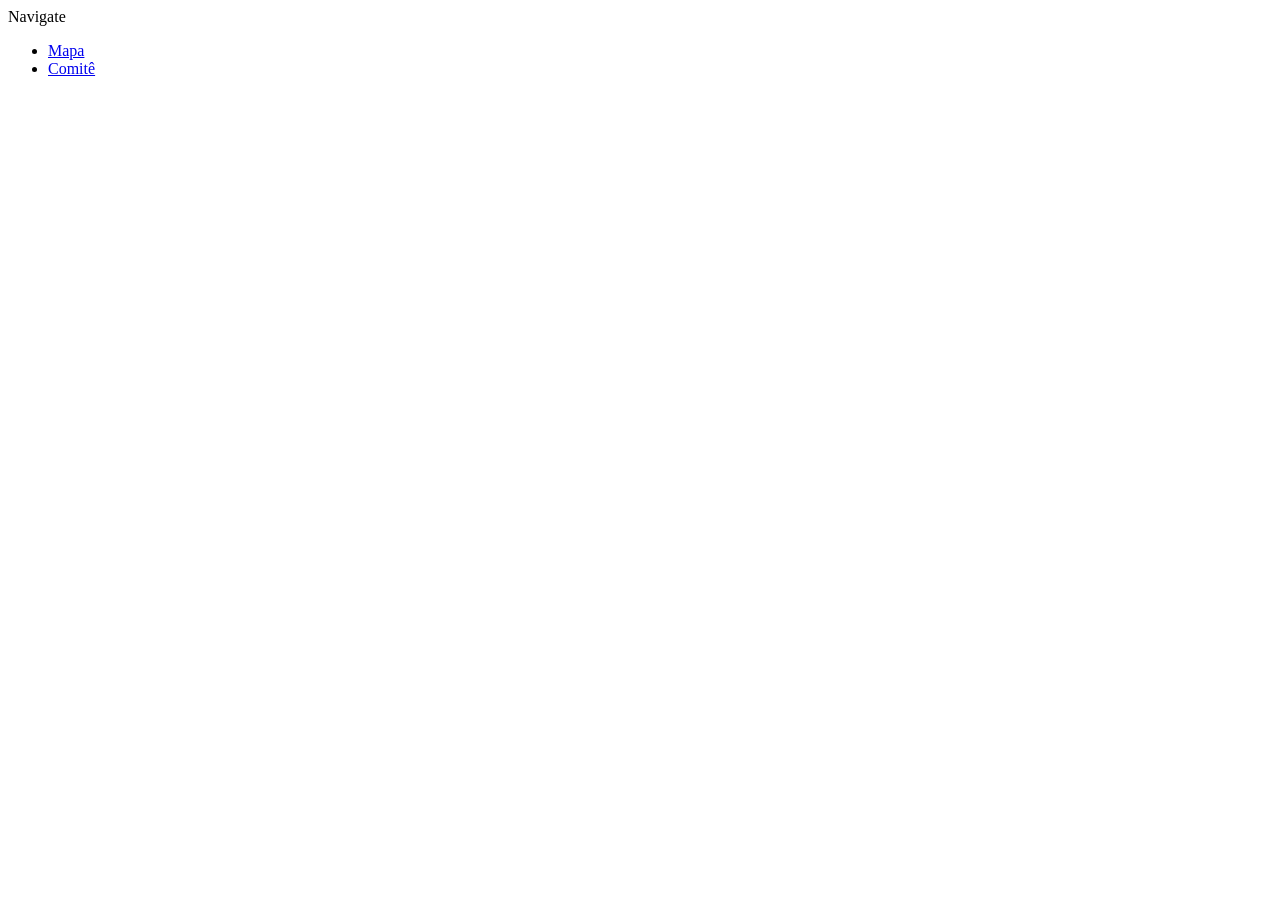
==== index.html @ 501f2ce4 "Navigator" ====
<!DOCTYPE html>
<html lang="en">
<head>
    <meta charset="UTF-8">
    <meta name="viewport" content="width=device-width, initial-scale=1.0">
    <title>Document</title>
</head>
<body>
    <nav>Navigate</nav>
    <ul>
        <li><a href="map/index.html">Mapa</a></li>
        <li><a href="committee/index.html">Comitê</a></li>
    </ul>
</body>
</html>
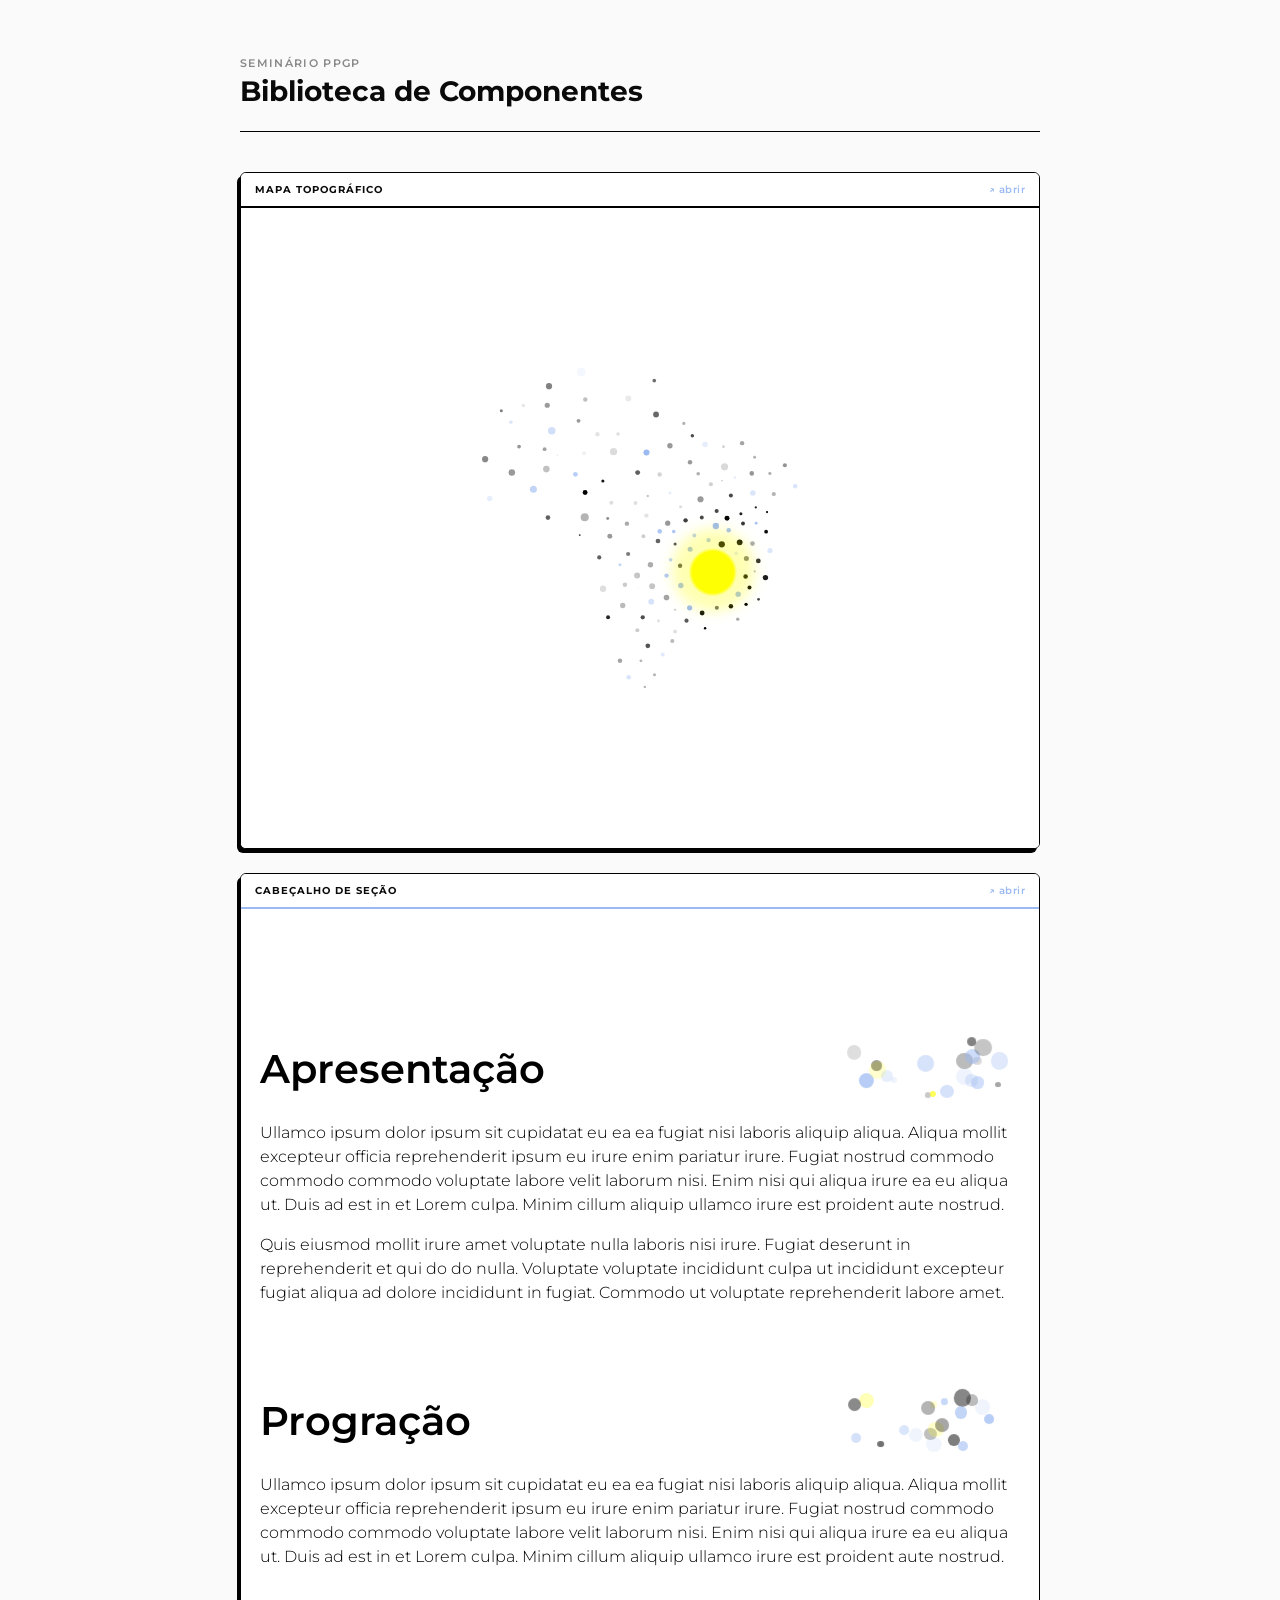
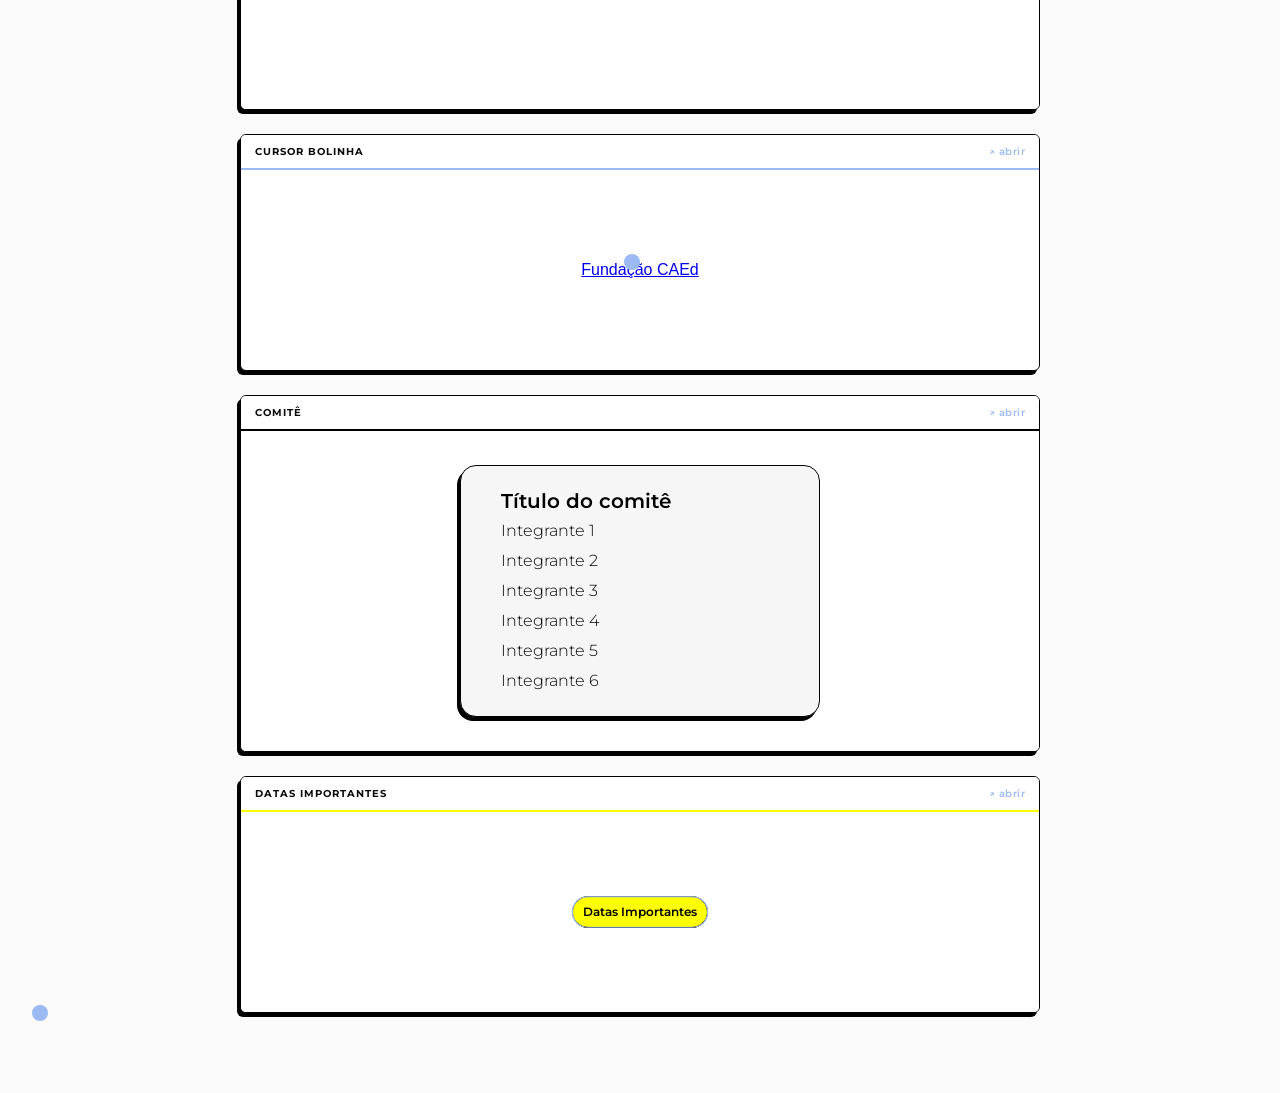
==== commit bf153480: "Todos os recursos + vitrine de apresentação" ====
--- a/index.html
+++ b/index.html
@@ -1,15 +1,94 @@
-<!DOCTYPE html>
-<html lang="en">
-<head>
-    <meta charset="UTF-8">
-    <meta name="viewport" content="width=device-width, initial-scale=1.0">
-    <title>Document</title>
-</head>
-<body>
-    <nav>Navigate</nav>
-    <ul>
-        <li><a href="map/index.html">Mapa</a></li>
-        <li><a href="committee/index.html">Comitê</a></li>
-    </ul>
-</body>
-</html>+<!DOCTYPE html>
+<html lang="pt-BR">
+<head>
+    <meta charset="UTF-8">
+    <meta name="viewport" content="width=device-width, initial-scale=1.0">
+    <title>PPGP — Componentes</title>
+    <link rel="stylesheet" href="style.css">
+    <link rel="preconnect" href="https://fonts.googleapis.com">
+    <link rel="preconnect" href="https://fonts.gstatic.com" crossorigin>
+    <link href="https://fonts.googleapis.com/css2?family=Montserrat:ital,wght@0,100..900;1,100..900&display=swap" rel="stylesheet">
+</head>
+<body>
+
+    <header class="showcase-header">
+        <p class="showcase-kicker">Seminário PPGP</p>
+        <h1 class="showcase-title">Biblioteca de Componentes</h1>
+    </header>
+
+    <!-- ── Menu mobile (visível apenas em telas pequenas) ───────────────────── -->
+    <nav class="mobile-menu">
+        <a class="mobile-menu__item" href="map/index.html">
+            <span class="mobile-menu__name">Mapa Topográfico</span>
+            <span class="mobile-menu__arrow">↗</span>
+        </a>
+        <a class="mobile-menu__item" href="sections/index.html">
+            <span class="mobile-menu__name">Cabeçalho de Seção</span>
+            <span class="mobile-menu__arrow">↗</span>
+        </a>
+        <a class="mobile-menu__item" href="cursor/index.html">
+            <span class="mobile-menu__name">Cursor Bolinha</span>
+            <span class="mobile-menu__arrow">↗</span>
+        </a>
+        <a class="mobile-menu__item" href="committee/index.html">
+            <span class="mobile-menu__name">Comitê</span>
+            <span class="mobile-menu__arrow">↗</span>
+        </a>
+        <a class="mobile-menu__item" href="important-dates/index.html">
+            <span class="mobile-menu__name">Datas Importantes</span>
+            <span class="mobile-menu__arrow">↗</span>
+        </a>
+    </nav>
+
+    <main class="showcase-grid">
+
+        <!-- ── Mapa Topográfico ─────────────────────────────────────────────── -->
+        <article class="card card--map">
+            <div class="card-header">
+                <span class="card-name">Mapa Topográfico</span>
+                <a class="card-link" href="map/index.html" target="_blank">↗ abrir</a>
+            </div>
+            <iframe src="map/index.html" title="Mapa Topográfico" loading="lazy"></iframe>
+        </article>
+
+        <!-- ── Cabeçalho de Seção ───────────────────────────────────────────── -->
+        <article class="card card--sections">
+            <div class="card-header">
+                <span class="card-name">Cabeçalho de Seção</span>
+                <a class="card-link" href="sections/index.html" target="_blank">↗ abrir</a>
+            </div>
+            <iframe src="sections/index.html" title="Cabeçalho de Seção" loading="lazy"></iframe>
+        </article>
+
+        <!-- ── Cursor ───────────────────────────────────────────────────────── -->
+        <article class="card card--cursor">
+            <div class="card-header">
+                <span class="card-name">Cursor Bolinha</span>
+                <a class="card-link" href="cursor/index.html" target="_blank">↗ abrir</a>
+            </div>
+            <iframe src="cursor/index.html" title="Cursor" loading="lazy"></iframe>
+        </article>
+
+        <!-- ── Comitê ───────────────────────────────────────────────────────── -->
+        <article class="card card--committee">
+            <div class="card-header">
+                <span class="card-name">Comitê</span>
+                <a class="card-link" href="committee/index.html" target="_blank">↗ abrir</a>
+            </div>
+            <iframe src="committee/index.html" title="Comitê" loading="lazy"></iframe>
+        </article>
+
+        <!-- ── Datas Importantes ────────────────────────────────────────────── -->
+        <article class="card card--dates">
+            <div class="card-header">
+                <span class="card-name">Datas Importantes</span>
+                <a class="card-link" href="important-dates/index.html" target="_blank">↗ abrir</a>
+            </div>
+            <iframe src="important-dates/index.html" title="Datas Importantes" loading="lazy"></iframe>
+        </article>
+
+    </main>
+
+    <script src="script.js"></script>
+</body>
+</html>
--- a/style.css
+++ b/style.css
@@ -0,0 +1,227 @@
+/* ── Reset ──────────────────────────────────────────────────────────────────── */
+*, *::before, *::after {
+    margin: 0;
+    padding: 0;
+    box-sizing: border-box;
+}
+
+/* ── Base ───────────────────────────────────────────────────────────────────── */
+body {
+    font-family: "Montserrat", sans-serif;
+    background: #fafafa;
+    color: #0a0a0a;
+    padding: 56px 40px 80px;
+    cursor: none;
+}
+
+/* ═══════════════════════════════════════════════════════════════════════════════
+   CURSOR  (lógica em script.js — cursor/script.js adaptado para a vitrine)
+═══════════════════════════════════════════════════════════════════════════════ */
+body,
+a, button, [role="button"],
+input[type="submit"], input[type="button"],
+label, select {
+    cursor: none;
+}
+
+.custom-cursor {
+    width: 16px;
+    height: 16px;
+    background-color: #9bb9f2;
+    border-radius: 50%;
+    position: fixed;
+    pointer-events: none;
+    z-index: 9999;
+    transform: translate(-50%, -50%);
+    transition: opacity 0.2s;
+}
+
+@keyframes cursor-ping {
+    0%   { transform: scale(1);   opacity: 1; }
+    100% { transform: scale(3.5); opacity: 0; }
+}
+
+.custom-cursor::after {
+    content: '';
+    position: absolute;
+    inset: 0;
+    border-radius: 50%;
+    border: 1px solid #9bb9f2;
+    opacity: 0;
+    pointer-events: none;
+}
+
+.custom-cursor.is-hovering::after {
+    animation: cursor-ping 0.7s ease-out infinite;
+}
+
+/* ═══════════════════════════════════════════════════════════════════════════════
+   SHOWCASE — HEADER
+═══════════════════════════════════════════════════════════════════════════════ */
+.showcase-header {
+    max-width: 800px;
+    margin: 0 auto 40px;
+    padding-bottom: 24px;
+    border-bottom: 1px solid #000;
+}
+
+.showcase-kicker {
+    font-size: 11px;
+    font-weight: 600;
+    letter-spacing: 0.12em;
+    text-transform: uppercase;
+    color: #888;
+    margin-bottom: 6px;
+}
+
+.showcase-title {
+    font-size: 28px;
+    font-weight: 700;
+    line-height: 1.1;
+}
+
+/* ═══════════════════════════════════════════════════════════════════════════════
+   SHOWCASE — LISTA
+═══════════════════════════════════════════════════════════════════════════════ */
+.showcase-grid {
+    max-width: 800px;
+    margin: 0 auto;
+    display: flex;
+    flex-direction: column;
+    gap: 24px;
+}
+
+/* ═══════════════════════════════════════════════════════════════════════════════
+   CARD — BASE
+═══════════════════════════════════════════════════════════════════════════════ */
+.card {
+    background: #fff;
+    border: 1px solid #000;
+    border-radius: 6px;
+    overflow: hidden;
+    box-shadow: -3px 4px 0px 0px #000;
+    transition: box-shadow 0.2s ease, transform 0.2s ease;
+}
+
+.card:hover {
+    box-shadow: -7px 9px 0px 0px #000;
+    transform: translate(2px, -3px);
+}
+
+.card-header {
+    display: flex;
+    justify-content: space-between;
+    align-items: center;
+    padding: 10px 14px;
+    border-bottom: 2px solid var(--accent, #e8e8e8);
+    background: #fff;
+}
+
+.card-name {
+    font-size: 10px;
+    font-weight: 700;
+    letter-spacing: 0.1em;
+    text-transform: uppercase;
+}
+
+.card-link {
+    font-size: 10px;
+    font-weight: 600;
+    color: #9bb9f2;
+    text-decoration: none;
+    letter-spacing: 0.05em;
+}
+
+.card-link:hover {
+    text-decoration: underline;
+}
+
+.card iframe {
+    display: block;
+    width: 100%;
+    border: none;
+}
+
+/* ═══════════════════════════════════════════════════════════════════════════════
+   CARD — MAPA TOPOGRÁFICO  (map/)
+═══════════════════════════════════════════════════════════════════════════════ */
+.card--map      { --accent: #000;    }
+.card--sections { --accent: #9bb9f2; }
+.card--cursor   { --accent: #9bb9f2; }
+.card--committee { --accent: #000;   }
+.card--dates    { --accent: #ffff03; }
+
+/* ═══════════════════════════════════════════════════════════════════════════════
+   CARD — MAPA TOPOGRÁFICO  (map/)
+   SVG viewBox ~878×890 — container ocupa 50 % da altura do iframe.
+   640 px → container de 320 px → SVG visível com folga.
+═══════════════════════════════════════════════════════════════════════════════ */
+.card--map iframe { height: 640px; }
+
+/* ═══════════════════════════════════════════════════════════════════════════════
+   CARD — CABEÇALHO DE SEÇÃO  (sections/)
+   Duas seções empilhadas com gap de 4 rem; 600 px exibe ambas por completo.
+═══════════════════════════════════════════════════════════════════════════════ */
+.card--sections iframe { height: 800px; }
+
+/* ═══════════════════════════════════════════════════════════════════════════════
+   CARD — CURSOR  (cursor/)
+   Apenas um link centralizado; 200 px é suficiente.
+═══════════════════════════════════════════════════════════════════════════════ */
+.card--cursor iframe { height: 200px; }
+
+/* ═══════════════════════════════════════════════════════════════════════════════
+   CARD — COMITÊ  (committee/)
+   Card de 252 px de altura; 320 px dá margem de respiro.
+═══════════════════════════════════════════════════════════════════════════════ */
+.card--committee iframe { height: 320px; }
+
+/* ═══════════════════════════════════════════════════════════════════════════════
+   CARD — DATAS IMPORTANTES  (important-dates/)
+   Apenas um botão centralizado; 200 px é suficiente.
+═══════════════════════════════════════════════════════════════════════════════ */
+.card--dates iframe { height: 200px; }
+
+/* ═══════════════════════════════════════════════════════════════════════════════
+   MENU MOBILE  (substitui os iframes em telas pequenas)
+═══════════════════════════════════════════════════════════════════════════════ */
+.mobile-menu {
+    display: none;
+}
+
+.mobile-menu__item {
+    display: flex;
+    justify-content: space-between;
+    align-items: center;
+    padding: 18px 0;
+    border-bottom: 1px solid #000;
+    text-decoration: none;
+    color: #0a0a0a;
+    font-size: 16px;
+    font-weight: 500;
+    transition: padding-left 0.2s ease;
+}
+
+.mobile-menu__item:first-child {
+    border-top: 1px solid #000;
+}
+
+.mobile-menu__item:active {
+    padding-left: 8px;
+}
+
+.mobile-menu__arrow {
+    font-size: 14px;
+    color: #9bb9f2;
+    flex-shrink: 0;
+}
+
+/* ═══════════════════════════════════════════════════════════════════════════════
+   RESPONSIVIDADE
+═══════════════════════════════════════════════════════════════════════════════ */
+@media (max-width: 600px) {
+    body { padding: 32px 20px 60px; }
+
+    .showcase-grid { display: none; }
+    .mobile-menu   { display: block; max-width: 800px; margin: 0 auto; }
+}
